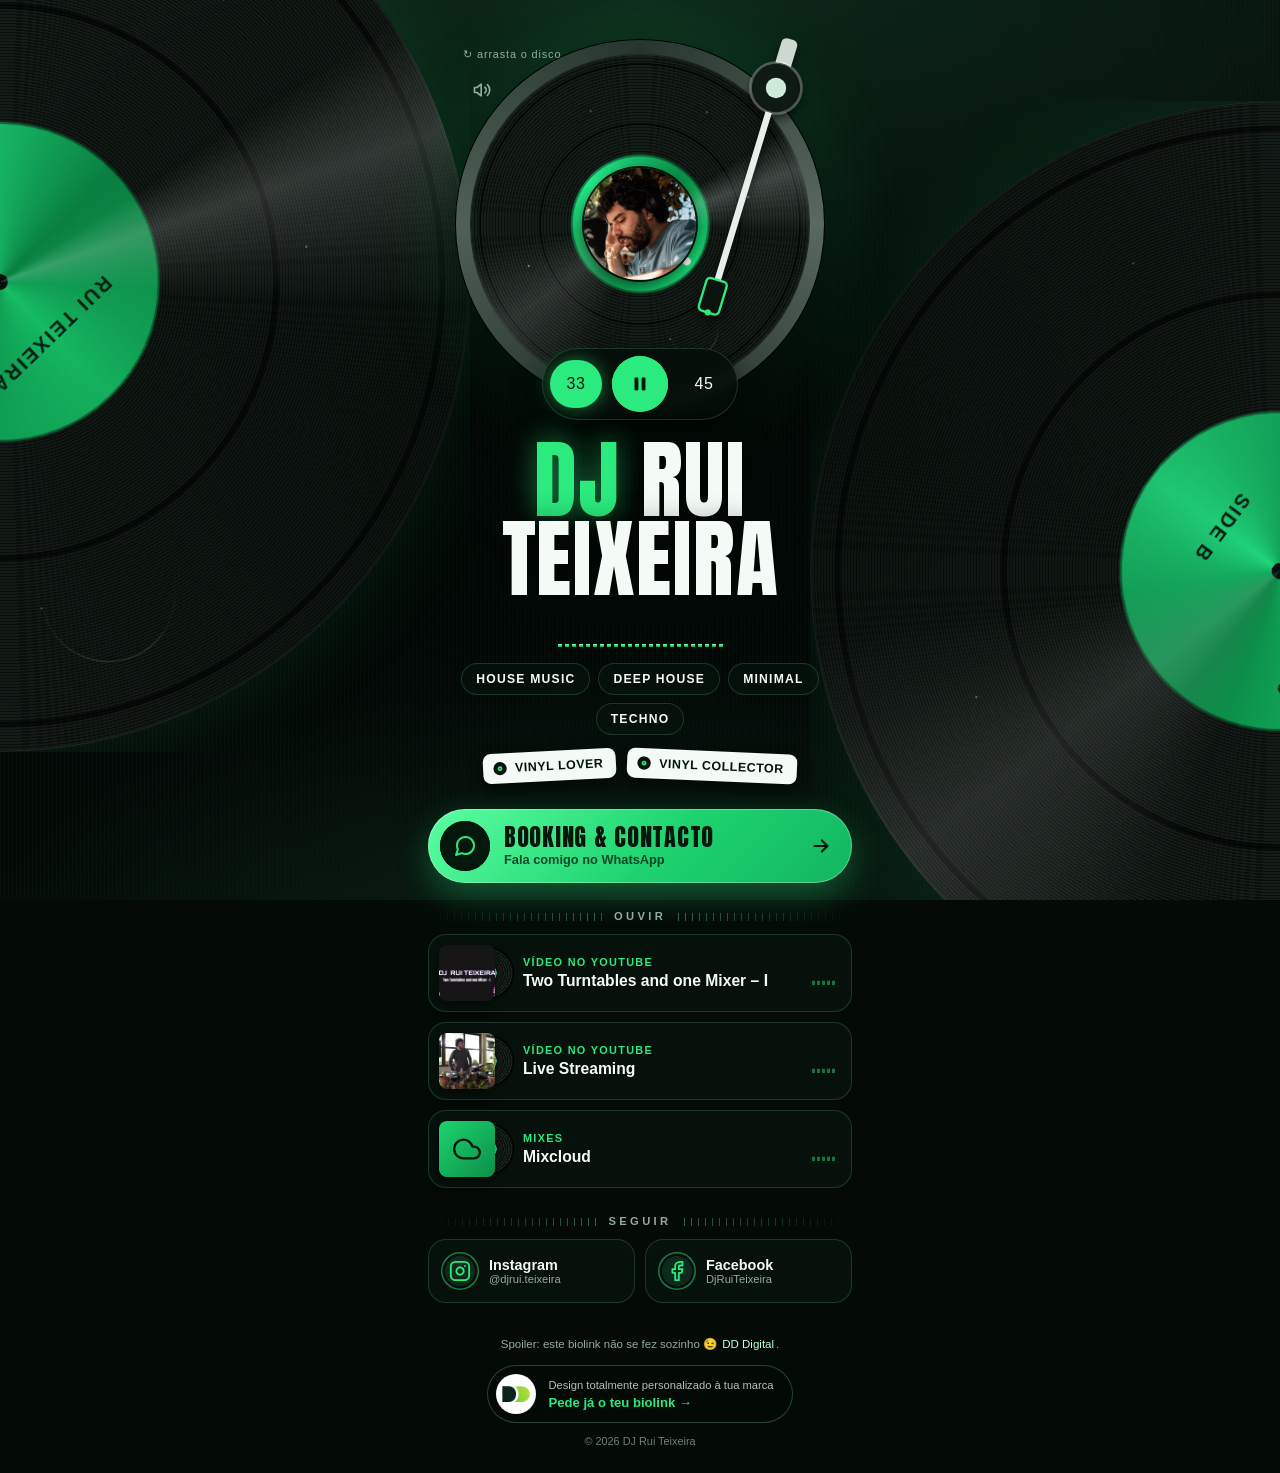
==== djruiteixeira/index.html @ a7d9ad83 "Add files via upload" ====
<!doctype html>
<html lang="pt-PT">
<head>
<meta charset="utf-8">
<meta name="viewport" content="width=device-width, initial-scale=1, viewport-fit=cover">
<title>DJ Rui Teixeira — House, Deep House, Minimal e Techno</title>
<meta name="description" content="DJ Rui Teixeira: House Music, Deep House, Minimal e Techno. Vinyl lover e vinyl collector. Ouve os sets e fala comigo.">
<meta name="theme-color" content="#040b07">

<!-- Ícones do separador e do ecrã inicial -->
<link rel="icon" href="favicon.svg" type="image/svg+xml">
<link rel="icon" href="img/favicon-32.png" type="image/png" sizes="32x32">
<link rel="apple-touch-icon" href="img/apple-touch-icon.png">

<!-- Pré-visualização ao partilhar o link (WhatsApp, Instagram, iMessage...) -->
<!-- O endereço tem de ser completo. Quando o domínio do biolink estiver definido, atualizar og:url, canonical e og:image. -->
<meta property="og:type" content="website">
<meta property="og:locale" content="pt_PT">
<meta property="og:title" content="DJ Rui Teixeira — House, Deep House, Minimal e Techno">
<meta property="og:description" content="Vinyl lover, vinyl collector. Ouve os sets e fala comigo.">
<meta property="og:url" content="https://bio.dddigital.pt/djruiteixeira/">
<link rel="canonical" href="https://bio.dddigital.pt/djruiteixeira/">
<meta property="og:image" content="https://bio.dddigital.pt/djruiteixeira/img/og.jpg">
<meta property="og:image:width" content="1200">
<meta property="og:image:height" content="630">
<meta property="og:image:type" content="image/jpeg">
<meta property="og:image:alt" content="DJ Rui Teixeira — disco de vinil a rodar">
<meta name="twitter:card" content="summary_large_image">

<link rel="preload" href="fonts/anton-latin.woff2" as="font" type="font/woff2" crossorigin>
<link rel="stylesheet" href="css/style.css">
</head>
<body>

<!-- ===================================================================
     FUNDO: a mesa de mistura vista de cima.
     Dois discos de vinil enormes, a rodar, "espreitam" pelos cantos.
     (É só decoração: fica escondido dos leitores de ecrã.)
     =================================================================== -->
<div class="mesa" aria-hidden="true">
  <div class="disco disco--a">
    <div class="vinil">
      <span class="vinil__gira" data-gira="0.45">
        <span class="vinil__etiqueta"><span class="et-topo">Rui Teixeira</span><span class="et-baixo">33⅓ rpm</span></span>
      </span>
      <span class="vinil__brilho"></span>
    </div>
  </div>
  <div class="disco disco--b">
    <div class="vinil">
      <span class="vinil__gira" data-gira="0.45">
        <span class="vinil__etiqueta"><span class="et-topo">House · Techno</span><span class="et-baixo">Side B</span></span>
      </span>
      <span class="vinil__brilho"></span>
    </div>
  </div>
</div>

<main class="consola">

  <!-- ===== CABEÇALHO: o prato de vinil com a foto ===== -->
  <header class="hero">

    <div class="deck" id="deck">
      <span class="dica" id="dica">↻ arrasta o disco</span>
      <button class="som" id="btnSom" type="button" aria-pressed="true" aria-label="Som do scratch">
        <svg viewBox="0 0 24 24" width="20" height="20" fill="none" stroke="currentColor" stroke-width="2" stroke-linecap="round" stroke-linejoin="round" aria-hidden="true"><path d="M11 5 6 9H3v6h3l5 4z"/><path class="som__on" d="M15.5 8.5a5 5 0 0 1 0 7M18.5 5.5a9 9 0 0 1 0 13"/><path class="som__off" d="m16 9 5 6m0-6-5 6"/></svg>
      </button>

      <div class="deck__prato"></div>

      <!-- O disco. Arrasta-se com o dedo ou com o rato (scratch). -->
      <div class="vinil deck__disco" id="discoHero" title="Arrasta para fazer scratch">
        <span class="vinil__gira" data-gira="1" data-hero>
          <span class="vinil__etiqueta vinil__etiqueta--hero"></span>
        </span>
        <span class="vinil__brilho"></span>
        <!-- FOTO: substituir o ficheiro img/perfil.webp (quadrada, 600×600), mantendo o nome -->
        <img class="deck__foto" src="img/perfil.webp" width="600" height="600" alt="DJ Rui Teixeira" decoding="async" fetchpriority="high">
      </div>

      <!-- O braço do gira-discos: poisa no disco quando está a tocar -->
      <svg class="braco" viewBox="0 0 100 100" aria-hidden="true" focusable="false">
        <g class="braco__g">
          <g transform="rotate(16.9 90 10)">
            <rect x="87.6" y="-5" width="4.8" height="9" rx="1.6" fill="#cdd8d1"/>
            <line x1="90" y1="3" x2="90" y2="72" stroke="#e6efe9" stroke-width="1.9" stroke-linecap="round"/>
            <rect x="86.9" y="69" width="6.2" height="10" rx="1.2" fill="#0b130f" stroke="#2bea7e" stroke-width=".7"/>
            <circle cx="90" cy="79" r=".9" fill="#2bea7e"/>
          </g>
        </g>
        <circle cx="90" cy="10" r="7.5" fill="#101a15" stroke="rgba(255,255,255,.28)" stroke-width=".8"/>
        <circle cx="90" cy="10" r="3" fill="#cfe9da"/>
      </svg>

      <!-- Comandos: 33 · tocar/parar · 45 -->
      <div class="mando" role="group" aria-label="Comandos do gira-discos">
        <button class="mando__rpm" type="button" data-rpm="33.333" aria-pressed="true">33</button>
        <button class="mando__tocar" id="btnTocar" type="button" aria-pressed="false" aria-label="Disco a tocar">
          <svg class="i-play" viewBox="0 0 24 24" width="22" height="22" aria-hidden="true"><path d="M8 5.5v13a1 1 0 0 0 1.5.86l10.5-6.5a1 1 0 0 0 0-1.72L9.5 4.64A1 1 0 0 0 8 5.5z" fill="currentColor"/></svg>
          <svg class="i-pausa" viewBox="0 0 24 24" width="22" height="22" aria-hidden="true"><rect x="6" y="5" width="4.2" height="14" rx="1.2" fill="currentColor"/><rect x="13.8" y="5" width="4.2" height="14" rx="1.2" fill="currentColor"/></svg>
        </button>
        <button class="mando__rpm" type="button" data-rpm="45" aria-pressed="false">45</button>
      </div>
    </div>

    <h1 class="nome"><span class="nome__dj">DJ</span> Rui<br>Teixeira</h1>

    <div class="eq" id="eq" aria-hidden="true"></div>

    <ul class="estilos" aria-label="Estilos de música">
      <li>House Music</li>
      <li>Deep House</li>
      <li>Minimal</li>
      <li>Techno</li>
    </ul>

    <ul class="selos">
      <li class="selo"><svg viewBox="0 0 24 24" width="16" height="16" aria-hidden="true"><circle cx="12" cy="12" r="10" fill="#05140c"/><circle cx="12" cy="12" r="3.6" fill="#2bea7e"/><circle cx="12" cy="12" r="1" fill="#05140c"/></svg>Vinyl lover</li>
      <li class="selo"><svg viewBox="0 0 24 24" width="16" height="16" aria-hidden="true"><circle cx="12" cy="12" r="10" fill="#05140c"/><circle cx="12" cy="12" r="3.6" fill="#2bea7e"/><circle cx="12" cy="12" r="1" fill="#05140c"/></svg>Vinyl collector</li>
    </ul>
  </header>

  <!-- ===================================================================
       ===== LINKS: editar aqui =====
       Um botão = um bloco igual aos outros. Para trocar um link, mudar o href.
       =================================================================== -->
  <nav class="links" aria-label="Ligações">

    <!-- Ação principal -->
    <a class="principal" style="--i:0" href="https://wa.me/351937055571?text=Ol%C3%A1%20Rui!%20Vi%20o%20teu%20biolink%20e%20gostava%20de%20falar%20contigo." target="_blank" rel="noopener">
      <span class="principal__icone"><svg viewBox="0 0 24 24" width="24" height="24" fill="none" stroke="currentColor" stroke-width="2" stroke-linecap="round" stroke-linejoin="round" aria-hidden="true"><path d="M21 11.5a8.38 8.38 0 0 1-.9 3.8 8.5 8.5 0 0 1-7.6 4.7 8.38 8.38 0 0 1-3.8-.9L3 21l1.9-5.7a8.38 8.38 0 0 1-.9-3.8 8.5 8.5 0 0 1 4.7-7.6 8.38 8.38 0 0 1 3.8-.9h.5a8.48 8.48 0 0 1 8 8v.5z"/></svg></span>
      <span class="principal__txt"><strong>Booking &amp; contacto</strong><small>Fala comigo no WhatsApp</small></span>
      <svg class="principal__seta" viewBox="0 0 24 24" width="22" height="22" fill="none" stroke="currentColor" stroke-width="2.4" stroke-linecap="round" stroke-linejoin="round" aria-hidden="true"><path d="M5 12h14M13 6l6 6-6 6"/></svg>
    </a>

    <h2 class="legenda"><span>Ouvir</span></h2>

    <a class="canal" style="--i:1" href="https://www.youtube.com/watch?v=3IsF3mL6FzI" target="_blank" rel="noopener">
      <span class="capa">
        <span class="capa__vinil"></span>
        <img src="img/video-1.webp" width="240" height="240" alt="" loading="lazy" decoding="async">
      </span>
      <span class="canal__txt"><small>Vídeo no YouTube</small><strong>Two Turntables and one Mixer – I</strong></span>
      <span class="vu" aria-hidden="true"><i></i><i></i><i></i><i></i><i></i></span>
    </a>

    <a class="canal" style="--i:2" href="https://youtu.be/SgTkVROXC-M?si=CNUfQXUyJ-AITzWN" target="_blank" rel="noopener">
      <span class="capa">
        <span class="capa__vinil"></span>
        <img src="img/video-2.webp" width="240" height="240" alt="" loading="lazy" decoding="async">
      </span>
      <span class="canal__txt"><small>Vídeo no YouTube</small><strong>Live Streaming</strong></span>
      <span class="vu" aria-hidden="true"><i></i><i></i><i></i><i></i><i></i></span>
    </a>

    <a class="canal" style="--i:3" href="https://www.mixcloud.com/DjTeixeira/" target="_blank" rel="noopener">
      <span class="capa">
        <span class="capa__vinil"></span>
        <span class="capa__icone"><svg viewBox="0 0 24 24" width="28" height="28" fill="none" stroke="currentColor" stroke-width="2" stroke-linecap="round" stroke-linejoin="round" aria-hidden="true"><path d="M18 10h-1.26A8 8 0 1 0 9 20h9a5 5 0 0 0 0-10z"/></svg></span>
      </span>
      <span class="canal__txt"><small>Mixes</small><strong>Mixcloud</strong></span>
      <span class="vu" aria-hidden="true"><i></i><i></i><i></i><i></i><i></i></span>
    </a>

    <h2 class="legenda"><span>Seguir</span></h2>

    <div class="redes">
      <a class="rede" style="--i:4" href="https://www.instagram.com/djrui.teixeira/" target="_blank" rel="noopener">
        <span class="rede__icone"><svg viewBox="0 0 24 24" width="22" height="22" fill="none" stroke="currentColor" stroke-width="2" stroke-linecap="round" stroke-linejoin="round" aria-hidden="true"><rect x="2" y="2" width="20" height="20" rx="5"/><path d="M16 11.37A4 4 0 1 1 12.63 8 4 4 0 0 1 16 11.37z"/><line x1="17.5" y1="6.5" x2="17.51" y2="6.5"/></svg></span>
        <span class="rede__txt"><strong>Instagram</strong><small>@djrui.teixeira</small></span>
      </a>
      <a class="rede" style="--i:5" href="https://www.facebook.com/DjRuiTeixeira" target="_blank" rel="noopener">
        <span class="rede__icone"><svg viewBox="0 0 24 24" width="22" height="22" fill="none" stroke="currentColor" stroke-width="2" stroke-linecap="round" stroke-linejoin="round" aria-hidden="true"><path d="M18 2h-3a5 5 0 0 0-5 5v3H7v4h3v8h4v-8h3l1-4h-4V7a1 1 0 0 1 1-1h3z"/></svg></span>
        <span class="rede__txt"><strong>Facebook</strong><small>DjRuiTeixeira</small></span>
      </a>
    </div>
  </nav>

  <!-- ===================================================================
       RODAPÉ + BLOCO "PEDE JÁ O TEU BIOLINK" (igual em todos os biolinks DD Digital).
       Só mudam as cores (variáveis --cta-*) e o "utm_campaign" (nome do cliente), que serve
       para sabermos de que biolink veio o pedido. Precisa de img/dd-logo.webp.
       Modelo completo em Biolinks/BLOCO-PEDE-O-TEU-BIOLINK.md
       =================================================================== -->
  <footer class="rodape">
    <p class="credito">
      Spoiler: este biolink não se fez sozinho <span class="credito-emoji" aria-hidden="true">😉</span>
      <a href="https://dddigital.pt" target="_blank" rel="noopener">DD Digital</a>.
    </p>
    <a class="pede" href="https://dddigital.pt/?utm_source=biolink&amp;utm_medium=cta&amp;utm_campaign=djruiteixeira#contacto" target="_blank" rel="noopener">
      <img src="img/dd-logo.webp" width="200" height="200" alt="DD Digital" loading="lazy" decoding="async">
      <span class="pede__txt">
        <span>Design totalmente personalizado à tua marca</span>
        <b>Pede já o teu biolink <i aria-hidden="true">→</i></b>
      </span>
    </a>
    <p class="direitos">© <span id="ano">2026</span> DJ Rui Teixeira</p>
  </footer>

</main>

<script src="js/main.js"></script>
</body>
</html>
---- djruiteixeira/css/style.css ----
/* =====================================================================
   DJ Rui Teixeira — biolink
   Ideia: o fundo é uma mesa de mistura vista de cima, com discos de vinil
   a rodar. O topo é um gira-discos a sério (braço, 33/45 rpm, scratch).
   ===================================================================== */

/* Letra dos títulos (Anton, self-hosted; licença OFL) */
@font-face {
  font-family: 'Anton';
  src: url('../fonts/anton-latin.woff2') format('woff2');
  font-weight: 400;
  font-style: normal;
  font-display: swap;
}

/* ===== CORES, LETRA E MEDIDAS — mudar aqui muda a página toda ===== */
:root {
  --bg: #040b07;                       /* fundo da mesa */
  --painel: rgba(8, 20, 14, .78);      /* fundo dos botões (vidro escuro) */
  --painel-hover: rgba(14, 34, 24, .88);
  --linha: rgba(150, 255, 195, .16);
  --verde: #2bea7e;                    /* verde de destaque */
  --verde-2: #10b660;
  --branco: #f4fbf7;
  --cinza: #93ab9d;

  /* nomes usados pelo rodapé standard da DD Digital */
  --texto: #ffffff;
  --texto-link: #c4ffdc;
  --destaque: var(--verde);

  --titulo: 'Anton', Impact, 'Haettenschweiler', 'Arial Narrow Bold', sans-serif;
  --corpo: ui-sans-serif, -apple-system, BlinkMacSystemFont, 'Segoe UI', 'Helvetica Neue', Arial, sans-serif;

  --raio: 18px;
  --ease: cubic-bezier(.2, .8, .2, 1);

  /* tamanho dos discos do fundo (grandes, a "sair" do ecrã) */
  --d: clamp(430px, 118vw, 940px);
}

*, *::before, *::after { box-sizing: border-box; margin: 0; padding: 0; }
html { -webkit-text-size-adjust: 100%; background: var(--bg); overflow-x: hidden; }
body {
  min-height: 100vh;
  min-height: 100dvh;
  font-family: var(--corpo);
  color: var(--branco);
  overflow-x: hidden;
  -webkit-font-smoothing: antialiased;
  -webkit-tap-highlight-color: transparent;
}
ul { list-style: none; }
a { color: inherit; }
img { display: block; max-width: 100%; }

/* =====================================================================
   FUNDO: a mesa
   ===================================================================== */
.mesa {
  position: fixed;
  inset: 0;
  overflow: hidden;
  background:
    radial-gradient(120% 70% at 50% 0%, #10301f 0, transparent 60%),
    radial-gradient(90% 60% at 50% 110%, #0c2619 0, transparent 60%),
    repeating-linear-gradient(90deg, rgba(255, 255, 255, .02) 0 1px, transparent 1px 4px),  /* metal escovado */
    var(--bg);
}
/* escurece o centro para o texto ler-se bem por cima dos discos */
.mesa::after {
  content: "";
  position: absolute;
  inset: 0;
  background: radial-gradient(70% 70% at 50% 48%, rgba(2, 6, 4, .5), rgba(2, 6, 4, .1) 75%, transparent);
  pointer-events: none;
}
.disco { position: absolute; width: var(--d); height: var(--d); contain: paint; }  /* os cantos do disco a rodar não alargam a página */
.disco--a { left: calc(var(--d) * -.5);  top: calc(var(--d) * -.2); }
.disco--b { right: calc(var(--d) * -.5); bottom: calc(var(--d) * -.15); }
.disco .vinil { box-shadow: 0 0 0 1.5px #1d2823 inset, 0 0 90px rgba(43, 234, 126, .12); }

/* =====================================================================
   O DISCO DE VINIL (usado no fundo e no topo)
   ===================================================================== */
.vinil {
  position: relative;
  width: 100%;
  height: 100%;
  border-radius: 50%;
  background:
    /* separações entre faixas */
    radial-gradient(circle, transparent 0 41%, rgba(0, 0, 0, .6) 41.2% 41.9%, transparent 42.1% 66%, rgba(0, 0, 0, .6) 66.2% 66.9%, transparent 67.1%),
    /* sulcos */
    repeating-radial-gradient(circle, #0b100d 0 1.5px, #151d18 1.5px 3px);
  box-shadow: 0 0 0 1.5px #1d2823 inset;
}
/* camada que RODA (a etiqueta e uns riscos/pó para se ver o movimento) */
.vinil__gira {
  position: absolute;
  inset: 0;
  border-radius: 50%;
  will-change: transform;
  background:
    radial-gradient(circle at 24% 30%, rgba(255, 255, 255, .5) 0 .7px, transparent 1.4px),
    radial-gradient(circle at 71% 22%, rgba(255, 255, 255, .35) 0 .6px, transparent 1.3px),
    radial-gradient(circle at 80% 68%, rgba(255, 255, 255, .45) 0 .7px, transparent 1.4px),
    radial-gradient(circle at 33% 82%, rgba(255, 255, 255, .3) 0 .6px, transparent 1.3px),
    radial-gradient(circle at 12% 55%, rgba(255, 255, 255, .25) 0 .6px, transparent 1.3px);
}
.vinil__gira::after {  /* um risco curto no disco */
  content: "";
  position: absolute;
  left: 58%; top: 11%;
  width: 14%; height: 14%;
  border-radius: 50%;
  border-top: 1px solid rgba(255, 255, 255, .22);
  transform: rotate(35deg);
}
/* reflexo de luz: fica parado, o disco é que roda por baixo */
.vinil__brilho {
  position: absolute;
  inset: 0;
  border-radius: 50%;
  pointer-events: none;
  background: conic-gradient(from 35deg,
    transparent 0 6%, rgba(255, 255, 255, .2) 10%, transparent 16% 46%,
    rgba(255, 255, 255, .13) 55%, transparent 63%);
  mix-blend-mode: screen;
}
/* etiqueta central */
.vinil__etiqueta {
  position: absolute;
  left: 50%; top: 50%;
  width: 34%;
  aspect-ratio: 1;
  translate: -50% -50%;
  border-radius: 50%;
  background:
    radial-gradient(circle, #06130c 0 3.4%, transparent 3.7%),
    conic-gradient(from 0deg, #19d673, #0b8f49 25%, #25f08b 50%, #0b8f49 75%, #19d673);
  box-shadow: 0 0 0 2px rgba(0, 0, 0, .45) inset;
  color: #032313;
  font: 700 calc(var(--d) * .021) / 1 var(--corpo);
  letter-spacing: .12em;
  text-transform: uppercase;
}
.vinil__etiqueta span { position: absolute; left: 0; right: 0; text-align: center; }
.et-topo  { top: 24%; }
.et-baixo { bottom: 24%; }

/* =====================================================================
   O PRATO (topo da página)
   ===================================================================== */
.consola {
  position: relative;
  z-index: 1;
  max-width: 460px;
  margin: 0 auto;
  padding: calc(34px + env(safe-area-inset-top)) 18px calc(26px + env(safe-area-inset-bottom));
}
.hero { text-align: center; }

.deck {
  --s: min(76vw, 320px);
  position: relative;
  width: var(--s);
  height: var(--s);
  margin: 6px auto 46px;
}
.deck__prato {          /* o anel de metal por baixo do disco */
  position: absolute;
  inset: -4%;
  border-radius: 50%;
  background: conic-gradient(from 0deg, #26352d, #59695f, #1d2923, #4f6056, #26352d);
  box-shadow: 0 24px 60px rgba(0, 0, 0, .7), 0 0 0 1px #000, 0 0 90px rgba(43, 234, 126, .2);
}
.deck__disco {
  position: absolute;
  inset: 0;
  touch-action: none;       /* no telemóvel, o dedo no disco faz scratch e NUNCA faz scroll (a página rola por fora do disco) */
  cursor: grab;
  user-select: none;
  -webkit-user-select: none;
  -webkit-user-drag: none;
  -webkit-touch-callout: none;
  --d: var(--s);
}
.deck__disco.a-agarrar { cursor: grabbing; }
.vinil__etiqueta--hero {
  width: 41%;
  background:
    radial-gradient(circle, transparent 0 82%, #04120a 82.4% 85%, transparent 85.4%),
    conic-gradient(from 0deg, #19d673, #0b8f49 25%, #25f08b 50%, #0b8f49 75%, #19d673);
}
.vinil__etiqueta--hero::after {   /* pontinho branco: serve para se ver o disco a rodar */
  content: "";
  position: absolute;
  left: 50%; top: 4%;
  width: 6%; aspect-ratio: 1;
  translate: -50% 0;
  border-radius: 50%;
  background: #fff;
}
.deck__foto {
  position: absolute;
  left: 50%; top: 50%;
  width: 33%;
  height: 33%;
  translate: -50% -50%;
  border-radius: 50%;
  object-fit: cover;
  box-shadow: 0 0 0 2px #04120a, 0 4px 14px rgba(0, 0, 0, .6);
  pointer-events: none;
}

.dica {
  position: absolute;
  left: -2%; top: -6px;
  z-index: 2;
  font-size: .68rem;
  letter-spacing: .08em;
  color: var(--cinza);
  transition: opacity .4s;
  pointer-events: none;
}
body.ja-agarrou .dica { opacity: 0; }

/* ligar/desligar o som do scratch */
.som {
  position: absolute; left: -10px; top: 14px; z-index: 3;
  width: 44px; height: 44px; border-radius: 50%;
  display: grid; place-items: center;
  border: 0; cursor: pointer;
  color: var(--cinza); background: transparent;
  transition: color .2s;
}
.som:hover { color: var(--branco); }
.som__off { display: none; }
.som[aria-pressed="false"] .som__on { display: none; }
.som[aria-pressed="false"] .som__off { display: inline; }
.som:focus-visible { outline: 2px solid var(--branco); outline-offset: 2px; }

/* O braço */
.braco {
  position: absolute;
  inset: 0;
  width: 100%; height: 100%;
  overflow: visible;
  pointer-events: none;
  filter: drop-shadow(0 6px 5px rgba(0, 0, 0, .55));
}
.braco__g {
  transform-box: view-box;
  transform-origin: 90px 10px;
  transform: rotate(-28deg);                     /* levantado, fora do disco */
  transition: transform 1.15s cubic-bezier(.35, .75, .25, 1);
}
.deck.is-a-tocar .braco__g { transform: rotate(0deg); }   /* poisado no disco */

/* Comandos */
.mando {
  position: absolute;
  left: 50%; bottom: -26px;
  translate: -50% 0;
  z-index: 3;
  display: flex;
  align-items: center;
  gap: 10px;
  padding: 7px;
  border-radius: 999px;
  background: rgba(5, 14, 9, .85);
  border: 1px solid var(--linha);
  box-shadow: 0 10px 28px rgba(0, 0, 0, .55);
  backdrop-filter: blur(8px);
  -webkit-backdrop-filter: blur(8px);
}
.mando button {
  font: inherit;
  cursor: pointer;
  border: 0;
  color: var(--branco);
  -webkit-appearance: none;
  appearance: none;
}
.mando__rpm {
  min-width: 52px; height: 48px;
  border-radius: 999px;
  background: transparent;
  font-family: var(--titulo);
  font-size: 1.15rem;
  letter-spacing: .04em;
  color: var(--cinza);
  transition: color .2s, background .2s, box-shadow .2s;
}
.mando__rpm[aria-pressed="true"] {
  color: #03170d;
  background: var(--verde);
  box-shadow: 0 0 18px rgba(43, 234, 126, .45);
}
.mando__tocar {
  width: 56px; height: 56px;
  border-radius: 50%;
  display: grid; place-items: center;
  background: #0d1f16;
  color: var(--verde);
  box-shadow: 0 0 0 2px var(--verde) inset;
  transition: transform .15s, background .2s, color .2s;
}
.mando__tocar:active { transform: scale(.92); }
.mando__tocar[aria-pressed="true"] { background: var(--verde); color: #03170d; }
.mando__tocar .i-pausa { display: none; }
.mando__tocar[aria-pressed="true"] .i-play { display: none; }
.mando__tocar[aria-pressed="true"] .i-pausa { display: block; }
.mando button:hover:not([aria-pressed="true"]) { color: var(--branco); }
.mando button:focus-visible, .principal:focus-visible, .canal:focus-visible,
.rede:focus-visible { outline: 2px solid var(--branco); outline-offset: 3px; }

/* =====================================================================
   NOME, ESTILOS
   ===================================================================== */
.nome {
  font: 400 clamp(3.6rem, 18vw, 5.4rem) / .92 var(--titulo);
  text-transform: uppercase;
  letter-spacing: .01em;
  color: var(--branco);
  text-shadow: 0 4px 30px rgba(0, 0, 0, .6);
}
.nome__dj { color: var(--verde); text-shadow: 0 0 28px rgba(43, 234, 126, .5); }

/* equalizador (as barras mexem quando o disco está a tocar) */
.eq {
  display: flex; align-items: flex-end; justify-content: center;
  gap: 3px; height: 26px; margin: 22px auto 0;
}
.eq i {
  width: 4px; height: 100%;
  border-radius: 2px;
  background: linear-gradient(to top, var(--verde-2), var(--verde) 60%, #c8ffe0);
  transform-origin: bottom;
  transform: scaleY(.12);
}
.a-tocar .eq i { animation: eq var(--t, .8s) ease-in-out var(--d, 0s) infinite alternate; }
@keyframes eq { from { transform: scaleY(.12); } to { transform: scaleY(var(--m, 1)); } }

.estilos {
  display: flex; flex-wrap: wrap; justify-content: center;
  gap: 8px; margin-top: 16px;
}
.estilos li {
  padding: 8px 14px;
  border: 1px solid var(--linha);
  border-radius: 999px;
  background: rgba(8, 20, 14, .6);
  font-size: .76rem; font-weight: 600;
  letter-spacing: .1em; text-transform: uppercase;
}

.selos { display: flex; justify-content: center; gap: 10px; margin-top: 16px; }
.selo {
  display: inline-flex; align-items: center; gap: 7px;
  padding: 7px 13px 7px 9px;
  border-radius: 8px;
  background: var(--branco);
  color: #05140c;
  font-size: .78rem; font-weight: 800;
  letter-spacing: .04em; text-transform: uppercase;
  box-shadow: 0 6px 16px rgba(0, 0, 0, .45);
}
.selo:nth-child(odd)  { transform: rotate(-3deg); }
.selo:nth-child(even) { transform: rotate(2.5deg); }

/* =====================================================================
   LINKS
   ===================================================================== */
.links { margin-top: 28px; }

.principal {
  display: flex; align-items: center; gap: 14px;
  min-height: 74px;
  padding: 12px 20px 12px 12px;
  border-radius: 999px;
  text-decoration: none;
  color: #03170d;
  background: linear-gradient(135deg, #5bffa3, #1ed36f 55%, #12b561);
  box-shadow: 0 12px 34px rgba(43, 234, 126, .3), inset 0 0 0 1px rgba(255, 255, 255, .3);
  transition: transform .2s var(--ease), box-shadow .2s;
}
.principal:hover { transform: translateY(-2px); box-shadow: 0 16px 40px rgba(43, 234, 126, .42), inset 0 0 0 1px rgba(255, 255, 255, .4); }
.principal:active { transform: scale(.98); }
.principal__icone {
  position: relative; flex: none;
  width: 50px; height: 50px; border-radius: 50%;
  display: grid; place-items: center;
  background: #03170d; color: var(--verde);
}
.principal__icone::after {   /* anel que pulsa, como a luz de um botão "play" */
  content: ""; position: absolute; inset: 0; border-radius: 50%;
  border: 2px solid #03170d;
  animation: pulsar 2.4s ease-out infinite;
}
@keyframes pulsar { 0% { transform: scale(1); opacity: .7; } 100% { transform: scale(1.55); opacity: 0; } }
.principal__txt { flex: 1; min-width: 0; }
.principal__txt strong { display: block; font: 400 1.5rem/1 var(--titulo); letter-spacing: .03em; text-transform: uppercase; }
.principal__txt small { display: block; margin-top: 3px; font-size: .8rem; font-weight: 600; opacity: .75; }
.principal__seta { flex: none; transition: transform .2s var(--ease); }
.principal:hover .principal__seta { transform: translateX(4px); }

/* título de secção — como a legenda impressa numa mesa de mistura */
.legenda {
  display: flex; align-items: center; gap: 12px;
  margin: 28px 2px 12px;
  font: 700 .7rem/1 var(--corpo);
  letter-spacing: .3em; text-transform: uppercase;
  color: var(--cinza);
}
.legenda::before, .legenda::after {   /* a "régua" de um fader */
  content: ""; flex: 1; height: 8px;
  background: repeating-linear-gradient(90deg, rgba(150, 255, 195, .35) 0 1px, transparent 1px 7px);
  -webkit-mask: linear-gradient(90deg, #000, transparent);
          mask: linear-gradient(90deg, #000, transparent);
}
.legenda::before { transform: scaleX(-1); }

/* cada vídeo/mix é um "canal" */
.canal {
  display: flex; align-items: center; gap: 14px;
  min-height: 76px;
  margin-bottom: 10px;
  padding: 10px 16px 10px 10px;
  border-radius: var(--raio);
  background: var(--painel);
  border: 1px solid var(--linha);
  backdrop-filter: blur(10px) saturate(1.2);
  -webkit-backdrop-filter: blur(10px) saturate(1.2);
  text-decoration: none;
  transition: transform .25s var(--ease), background .25s, border-color .25s, box-shadow .25s;
}
.canal:hover {
  transform: translateY(-2px);
  background: var(--painel-hover);
  border-color: rgba(43, 234, 126, .55);
  box-shadow: 0 10px 30px rgba(43, 234, 126, .14);
}
.canal:active { transform: scale(.985); }

/* capa de disco com o vinil a espreitar */
.capa { position: relative; flex: none; width: 56px; height: 56px; margin-right: 14px; }
.capa img, .capa__icone {
  position: relative; z-index: 1;
  width: 100%; height: 100%;
  border-radius: 8px; object-fit: cover;
  box-shadow: 0 4px 12px rgba(0, 0, 0, .5);
}
.capa__icone {
  display: grid; place-items: center;
  background: linear-gradient(135deg, #1ed36f, #0b8f49);
  color: #03170d;
}
.capa__vinil {
  position: absolute; top: 3px; left: 24px;
  width: 50px; height: 50px; border-radius: 50%;
  background:
    radial-gradient(circle, #05100a 0 6%, var(--verde) 7% 24%, transparent 25%),
    repeating-radial-gradient(circle, #0b100d 0 1.2px, #1a231e 1.2px 2.4px);
  box-shadow: 0 0 0 1px #000;
  transition: transform .6s var(--ease);
}
.canal:hover .capa__vinil, .canal:focus-visible .capa__vinil { transform: translateX(16px) rotate(300deg); }

.canal__txt { flex: 1; min-width: 0; }
.canal__txt small { display: block; font-size: .68rem; letter-spacing: .12em; text-transform: uppercase; color: var(--verde); font-weight: 700; }
.canal__txt strong {
  display: -webkit-box; -webkit-line-clamp: 2; -webkit-box-orient: vertical; overflow: hidden;
  margin-top: 3px; font-size: .98rem; font-weight: 600; line-height: 1.25;
}

/* medidor de nível (VU) */
.vu { flex: none; display: flex; align-items: flex-end; gap: 2px; height: 24px; }
.vu i {
  width: 3px; height: 100%;
  border-radius: 1px; background: var(--verde);
  transform-origin: bottom; transform: scaleY(.18); opacity: .45;
  transition: opacity .2s;
}
.canal:hover .vu i, .canal:focus-visible .vu i { opacity: 1; animation: vu .5s ease-in-out infinite alternate; }
.vu i:nth-child(2) { animation-delay: -.15s !important; }
.vu i:nth-child(3) { animation-delay: -.3s !important;  }
.vu i:nth-child(4) { animation-delay: -.08s !important; }
.vu i:nth-child(5) { animation-delay: -.22s !important; }
@keyframes vu { from { transform: scaleY(.2); } to { transform: scaleY(1); } }

/* redes sociais, lado a lado */
.redes { display: grid; grid-template-columns: 1fr 1fr; gap: 10px; }
.rede {
  display: flex; align-items: center; gap: 10px;
  min-height: 64px; padding: 10px 12px;
  border-radius: var(--raio);
  background: var(--painel);
  border: 1px solid var(--linha);
  backdrop-filter: blur(10px) saturate(1.2);
  -webkit-backdrop-filter: blur(10px) saturate(1.2);
  text-decoration: none;
  transition: transform .25s var(--ease), background .25s, border-color .25s, box-shadow .25s;
}
.rede:hover { transform: translateY(-2px); background: var(--painel-hover); border-color: rgba(43, 234, 126, .55); box-shadow: 0 10px 30px rgba(43, 234, 126, .14); }
.rede:active { transform: scale(.97); }
.rede__icone {
  flex: none; width: 38px; height: 38px; border-radius: 50%;
  display: grid; place-items: center;
  color: var(--verde);
  background: radial-gradient(circle, #0e2a1c 0 55%, #060f0a 56%);
  box-shadow: 0 0 0 1.5px rgba(43, 234, 126, .5) inset;
  transition: transform .5s var(--ease);
}
.rede:hover .rede__icone { transform: rotate(-20deg) scale(1.08); }
.rede__txt { min-width: 0; }
.rede__txt strong { display: block; font-size: .9rem; font-weight: 700; }
.rede__txt small { display: block; font-size: .7rem; color: var(--cinza); overflow: hidden; text-overflow: ellipsis; white-space: nowrap; }

/* =====================================================================
   RODAPÉ (crédito DD Digital — texto fixo)
   ===================================================================== */
.rodape { margin-top: 34px; text-align: center; }
.credito { font-size: .72rem; color: var(--cinza); }
.credito a {
  color: var(--texto-link); text-decoration: none; font-weight: 500;
  padding: 10px 2px;
  background: linear-gradient(var(--destaque), var(--destaque)) 0 calc(100% - 9px) / 0 1px no-repeat;
  transition: color .2s, background-size .3s ease;
}
.credito a:hover, .credito a:focus-visible { color: var(--texto); background-size: 100% 1px; }
.credito-emoji { display: inline-block; transform-origin: 70% 70%; animation: piscar 6s ease-in-out infinite; }
@keyframes piscar {
  0%, 86%, 100% { transform: rotate(0) scale(1); }
  90% { transform: rotate(-14deg) scale(1.2); }
  94% { transform: rotate(10deg) scale(1.2); }
  97% { transform: rotate(0) scale(1); }
}
.direitos { margin-top: 12px; font-size: .68rem; color: var(--cinza); opacity: .75; }

/* =====================================================================
   "PEDE JÁ O TEU BIOLINK" (DD Digital) — igual em todos os biolinks
   Fica por baixo do crédito, como parte da assinatura e não como mais um link.
   Para o adaptar a outro biolink, mudar só estas variáveis (ou defini-las no :root):
     --cta-fundo  --cta-texto  --cta-destaque  --cta-linha
   ===================================================================== */
.pede {
  display: inline-flex; align-items: center; gap: 12px;
  max-width: 100%;
  margin-top: 14px; padding: 8px 18px 8px 8px;
  border-radius: 999px;
  text-align: left; text-decoration: none;
  color: var(--cta-texto, var(--branco));
  background: var(--cta-fundo, rgba(4, 11, 7, .72));
  border: 1px solid var(--cta-linha, rgba(150, 255, 195, .24));
  backdrop-filter: blur(8px);
  -webkit-backdrop-filter: blur(8px);
  transition: border-color .25s, background .25s;
}
.pede img { flex: none; width: 40px; height: 40px; border-radius: 50%; background: #fdfdfd; object-fit: cover; }
.pede__txt { min-width: 0; line-height: 1.3; }
.pede__txt > span { display: block; font-size: .7rem; opacity: .75; }
.pede b { display: block; margin-top: 1px; font-size: .82rem; font-weight: 700; color: var(--cta-destaque, var(--verde)); }
.pede b i { display: inline-block; font-style: normal; transition: transform .2s var(--ease); }
.pede:hover, .pede:focus-visible { border-color: var(--cta-destaque, var(--verde)); background: var(--cta-fundo-hover, rgba(10, 26, 18, .9)); }
.pede:hover b i { transform: translateX(4px); }
.pede:focus-visible { outline: 2px solid var(--branco); outline-offset: 3px; }

/* =====================================================================
   ENTRADA SUAVE
   ===================================================================== */
.hero > *, .links > *, .rodape { animation: subir .7s var(--ease) both; }
.links > * { animation-delay: calc(.35s + var(--i, 0) * .07s); }
.rodape { animation-delay: 1s; }
@keyframes subir { from { opacity: 0; transform: translateY(14px); } to { opacity: 1; transform: none; } }

/* =====================================================================
   PC: mais folga
   ===================================================================== */
@media (min-width: 700px) {
  .consola { padding-top: 48px; }
  .deck { --s: 340px; }
}

/* =====================================================================
   Quem prefere menos movimento: tudo parado (o disco só roda se a pessoa carregar em tocar)
   ===================================================================== */
@media (prefers-reduced-motion: reduce) {
  *, *::before, *::after { animation: none !important; transition: none !important; }
  .eq i { transform: scaleY(.5); }
  .a-tocar .eq i { transform: scaleY(.5); }
}
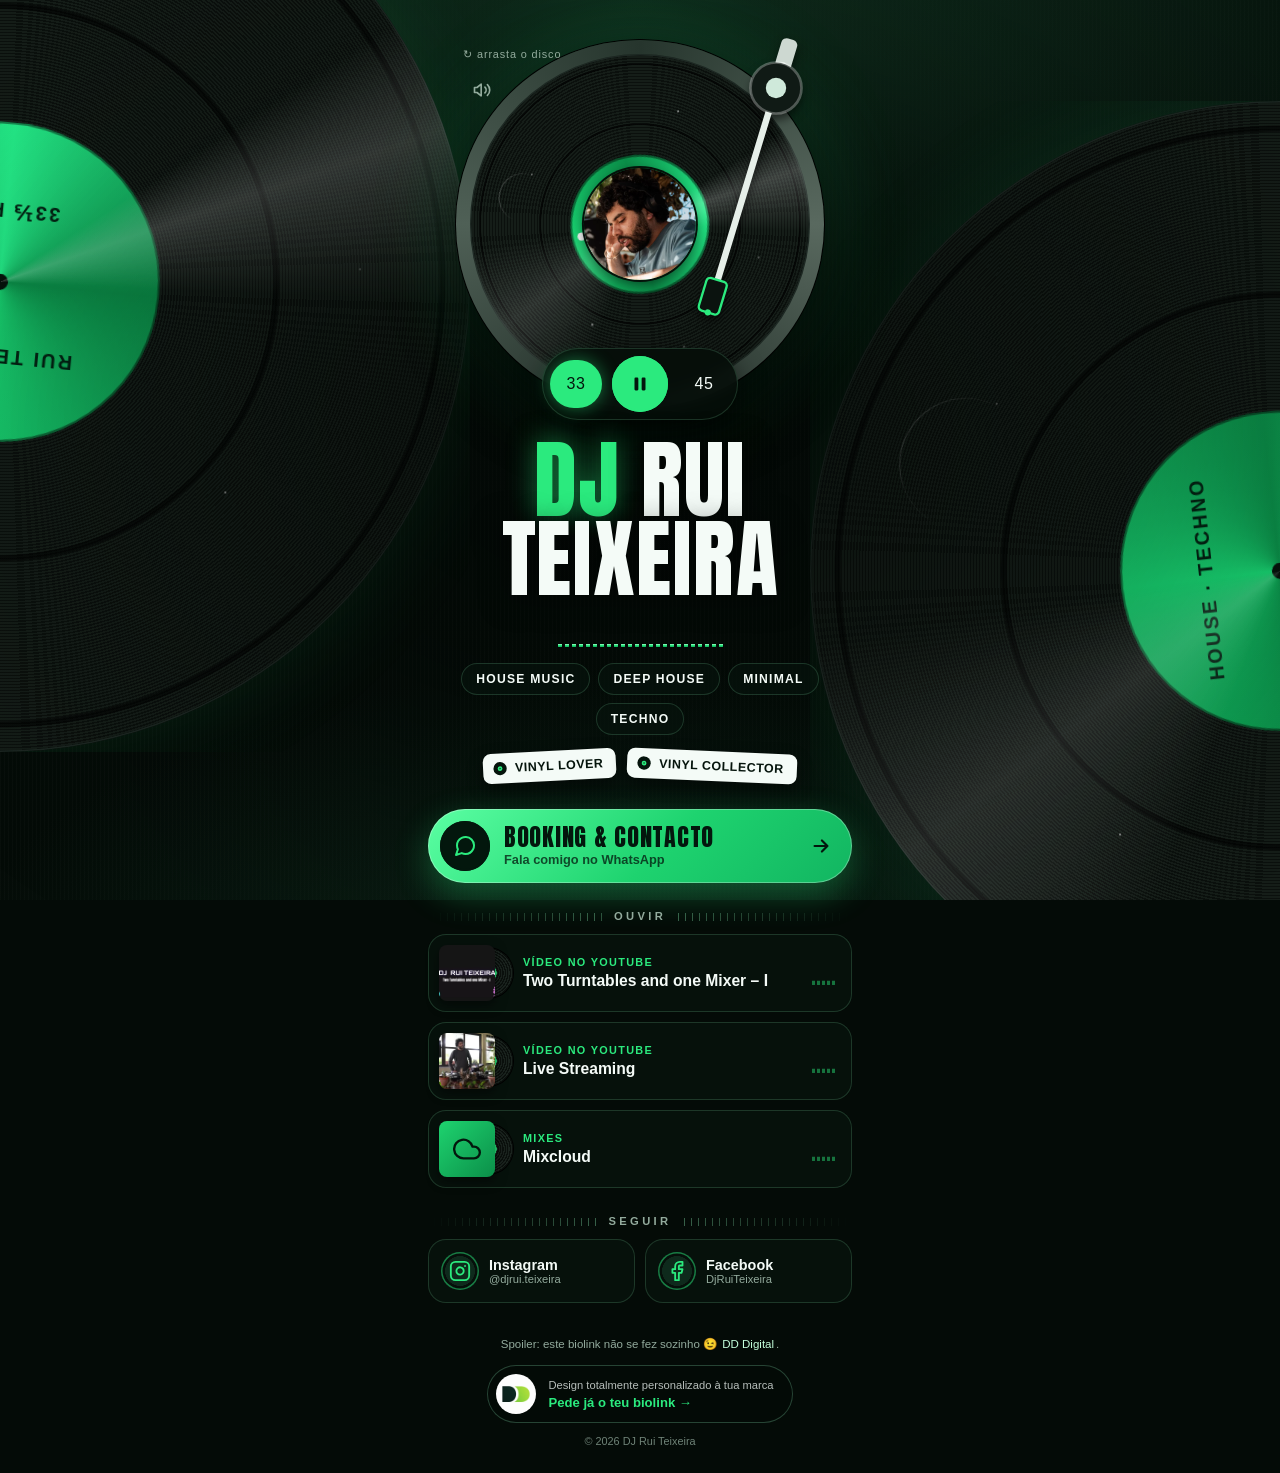
==== commit 7585a788: "Update index.html" ====
--- a/djruiteixeira/index.html
+++ b/djruiteixeira/index.html
@@ -7,7 +7,7 @@
 <meta name="description" content="DJ Rui Teixeira: House Music, Deep House, Minimal e Techno. Vinyl lover e vinyl collector. Ouve os sets e fala comigo.">
 <meta name="theme-color" content="#040b07">
 
-<!-- Ícones do separador e do ecrã inicial -->
+<!-- Ícones do separador  e do ecrã inicial -->
 <link rel="icon" href="favicon.svg" type="image/svg+xml">
 <link rel="icon" href="img/favicon-32.png" type="image/png" sizes="32x32">
 <link rel="apple-touch-icon" href="img/apple-touch-icon.png">
